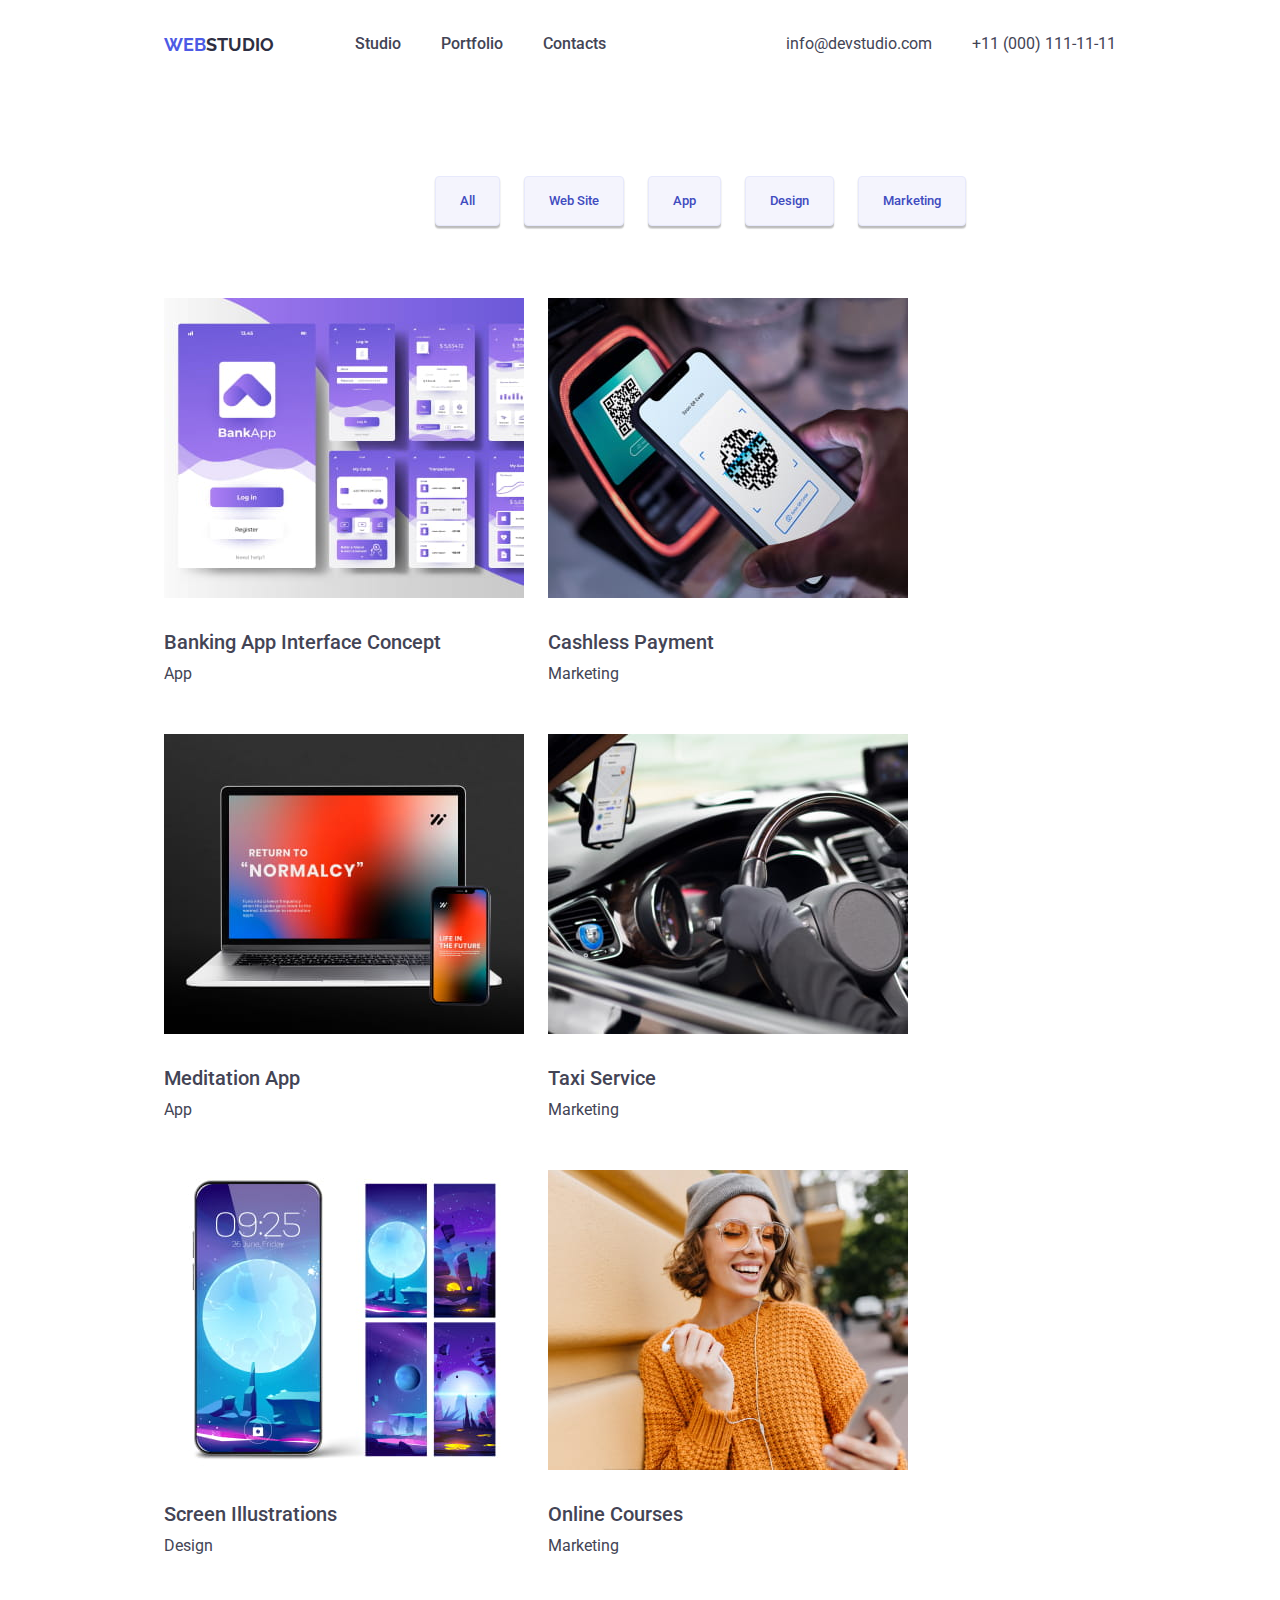
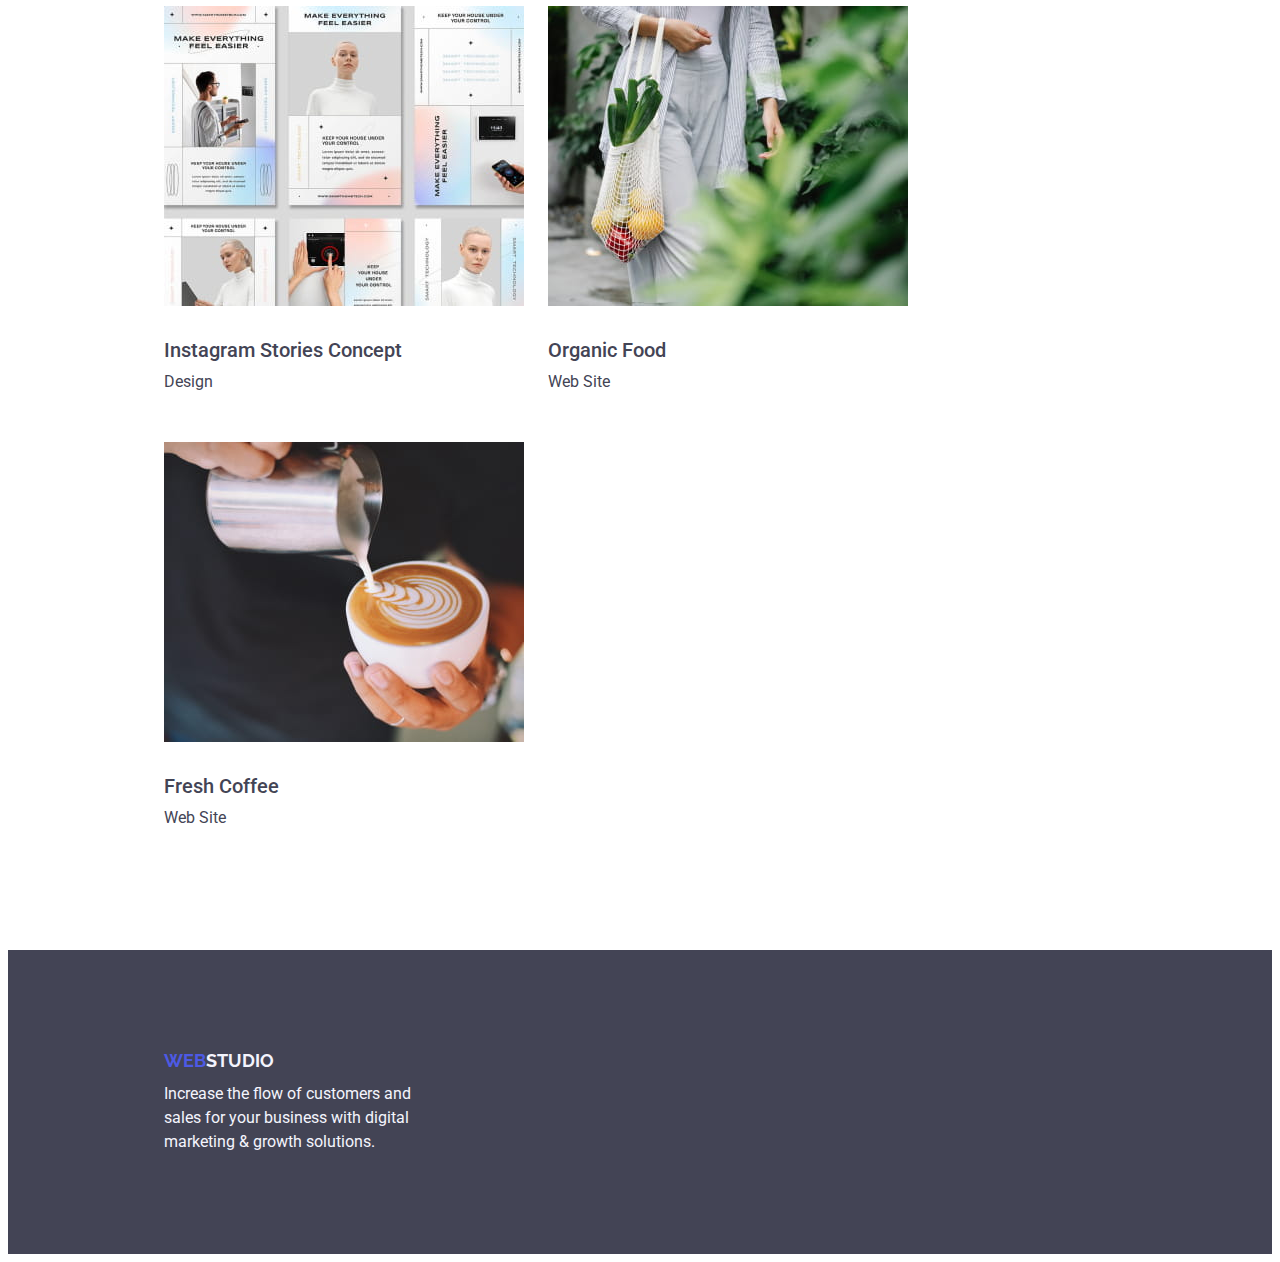
==== portfolio.html @ 3661f452 "HW_3 first try" ====
<!DOCTYPE html>
<html lang="en">
  <head>
    <meta charset="UTF-8" />
    <meta name="viewport" content="width=device-width, initial-scale=1.0" />
    <meta name="description" content="Portfolio" />
    <title>Portfolio</title>
    <link rel="preconnect" href="https://fonts.googleapis.com" />
    <link rel="preconnect" href="https://fonts.gstatic.com" crossorigin />
    <link
      href="https://fonts.googleapis.com/css2?family=Raleway:wght@800&family=Roboto:wght@400;500;700;900&display=swap"
      rel="stylesheet"
    />
    <link 
      rel="stylesheet" 
      href="https://cdnjs.cloudflare.com/ajax/libs/modern-normalize/2.0.0/modern-normalize.min.css" 
      integrity="sha512-4xo8blKMVCiXpTaLzQSLSw3KFOVPWhm/TRtuPVc4WG6kUgjH6J03IBuG7JZPkcWMxJ5huwaBpOpnwYElP/m6wg==" 
      crossorigin="anonymous" 
      referrerpolicy="no-referrer" />
    <link rel="stylesheet" href="./css/styles.css" />
  </head>

  <body>
    <header class="header">
      <div class="container">
        <nav class="header-menu">
          <a href="index.html" class="header-logo">
            <span class="header-logo-web">WEB</span>STUDIO</a
          >
          <ul class="header-nav">
            <li><a href="index.html" class="header-nav-link">Studio</a></li>
            <li>
              <a href="portfolio.html" class="header-nav-link">Portfolio</a>
            </li>
            <li><a href="" class="header-nav-link">Contacts</a></li>
          </ul>
        </nav>

        <address>
          <ul class="header-address">
            <li>
              <a href="mailto:info@devstudio.com" class="header-address-link"
                >info@devstudio.com</a
              >
            </li>
            <li>
              <a href="tel:+110001111111" class="header-address-link"
                >+11 (000) 111-11-11</a
              >
            </li>
          </ul>
        </address>
      </div>
    </header>

    <main>
      <section class="portfolio-main">
        <div class="container">
          <h1 hidden>Our products</h1>
          <ul class="portfolio-list-btn">
            <li><button type="button" class="portfolio-btn">All</button></li>
            <li><button type="button" class="portfolio-btn">Web Site</button></li>
            <li><button type="button" class="portfolio-btn">App</button></li>
            <li><button type="button" class="portfolio-btn">Design</button></li>
            <li><button type="button" class="portfolio-btn">Marketing</button></li>
          </ul>

          <ul class="portfolio-list">
            <li class="portfolio-list-item">
              <a href="" class="products-link">
                <img
                  src="./images/portfolio/img-banking.jpg"
                  width="360"
                  height="300"
                  alt="Banking App Interface Concept"
                />
                <h2 class="products-title">Banking App Interface Concept</h2>
                <p>App</p>
              </a>
            </li>

            <li class="portfolio-list-item">
              <a href="" class="products-link">
                <img
                  src="./images/portfolio/img-cashless.jpg"
                  width="360"
                  height="300"
                  alt="Cashless Payment"
                />
                <h2 class="products-title">Cashless Payment</h2>
                <p>Marketing</p>
              </a>
            </li>
            <li class="portfolio-list-item">
              <a href="" class="products-link">
                <img
                  src="./images/portfolio/img-meditation.jpg"
                  width="360"
                  height="300"
                  alt="Meditation App"
                />
                <h2 class="products-title">Meditation App</h2>
                <p>App</p>
              </a>
            </li>
            <li class="portfolio-list-item">
              <a href="" class="products-link">
                <img
                  src="./images/portfolio/img-taxi.jpg"
                  width="360"
                  height="300"
                  alt="Taxi Service"
                />
                <h2 class="products-title">Taxi Service</h2>
                <p>Marketing</p>
              </a>
            </li>
            <li class="portfolio-list-item">
              <a href="" class="products-link">
                <img
                  src="./images/portfolio/img-screen.jpg"
                  width="360"
                  height="300"
                  alt="Screen Illustrations"
                />
                <h2 class="products-title">Screen Illustrations</h2>
                <p>Design</p>
              </a>
            </li>
            <li class="portfolio-list-item">
              <a href="" class="products-link">
                <img
                  src="./images/portfolio/img-courses.jpg"
                  width="360"
                  height="300"
                  alt="Online Courses"
                />
                <h2 class="products-title">Online Courses</h2>
                <p>Marketing</p>
              </a>
            </li>

            <li class="portfolio-list-item">
              <a href="" class="products-link">
                <img
                  src="./images/portfolio/img-instagram.jpg"
                  width="360"
                  height="300"
                  alt="Instagram Stories Concept"
                />
                <h2 class="products-title">Instagram Stories Concept</h2>
                <p>Design</p>
              </a>
            </li>
            <li class="portfolio-list-item">
              <a href="" class="products-link">
                <img
                  src="./images/portfolio/img-organic.jpg"
                  width="360"
                  height="300"
                  alt="Organic Food"
                />
                <h2 class="products-title">Organic Food</h2>
                <p>Web Site</p>
              </a>
            </li>
            <li class="portfolio-list-item">
              <a href="" class="products-link">
                <img
                  src="./images/portfolio/img-coffee.jpg"
                  width="360"
                  height="300"
                  alt="Fresh Coffee"
                />
                <h2 class="products-title">Fresh Coffee</h2>
                <p>Web Site</p>
              </a>          
            </li>
          </ul>
        </section>
      </div>
    </main>

    <footer class="page-footer">
      <div class="container">
        <a href="index.html" class="logo-footer"
          ><span class="footer-logo-web">WEB</span>STUDIO</a
        >
        <p>
          Increase the flow of customers and sales for your business with
          digital marketing & growth solutions.
        </p>
      </div>
    </footer>
  </body>
</html>
---- css/styles.css ----
:root {
    --main-color: #434455;
    --white: #FFFFFF;
    --logo-web: #4D5AE5;
    --logo-main:#2E2F42;
    --nav-active:#404BBF;
    --cloud-color:#F4F4FD;
}

body {
    font-family: "Roboto", "Raleway", sans-serif;
    color: var(--main-color);
    background-color: var(--white);
    font-size: 16px;
    font-weight: 400;
    line-height: 24px;
    letter-spacing: 2%;
}

ul {
    list-style: none;
}

h1,
h2,
h3,
h4,
h5,
h6,
p {
    margin: 0;
}

img {
    display: block;
    max-width: 100%;
    height: auto;
}

a {
    color: currentColor;
    text-decoration: none;
}

ul,
ol {
    list-style-type: none;
    margin: 0;
    padding: 0;
}

.container {    
    max-width: 1158;
    padding-left: 0;
    padding-right: 0;
    margin-left: 156px; 
    margin-right: 156px;
}

.visually-hidden {
    position: absolute;
    width: 1px;
    height: 1px;
    margin: -1px;
    border: 0;
    padding: 0;
    white-space: nowrap;
    clip-path: inset(100%);
    clip: rect(0 0 0 0);
    overflow: hidden;
}

.header .container {
    display: flex;
    padding: 24px 0;
}


.header-menu {
    display: flex;
    flex-grow: 1;
}

.header-logo {
    display: flex;
    align-items: center;
    flex-basis: 115px;
    font-family: "Raleway", sans-serif;
    color: var(--logo-main);
    font-weight: bold;
    text-decoration: none;
    font-size: 18px;
    line-height: 21px;
    letter-spacing: 3%;
    padding-right: 76px;

}

.header-logo-web {
    color: var(--logo-web);
}


.header-nav {
    display: flex;
    align-items: center;
    gap: 40px;
    flex-basis: 261px;
}

.header-nav-link {
    color: inherit;
    text-decoration: none;
    font-weight: 500;
}

.header-nav-link:active {
    color: var(--nav-active);
    text-decoration: underline;
}

.header-nav-link:hover,
.header-nav-link:focus {
    color: var(--nav-active);

}

.header-address {
    display: flex;
    gap: 40px;
    align-items: center;
}

.header-address-link {
    color: inherit;
    text-decoration: none;
    font-style: normal;    
}

.header-address-link:active {
    color: var(--nav-active);
}

.header-address-link:hover,
.header-address-link:focus {
    color: var(--nav-active);
}

.main-section {
    background-color: var(--logo-main);
}



.main-section .title {
    max-width: 496px;
    padding-top: 188px;
    margin-left: 316px;
    margin-bottom: 48px;
    align-items: center;
    line-height: 60px;
    color: var(--white);
    font-weight: bold;
    font-size: 56px;
    text-align: center;
    
}

.page-button {
    font-family: inherit;
    background-color: var(--logo-web);
    font-weight: 500;
    color: var(--white);
    letter-spacing: 4%;
    cursor: pointer;
    align-items: center;
    margin-left: 480px;
    min-width: 169px;
    min-height: 56px;
    margin-bottom: 188px;

}

.page-button:hover,
.page-button:focus {
    background-color: var(--nav-active);
}


.benefits-list {
    display: flex;
    gap: 24px;
    align-items: center;
    padding-top: 120px;
    padding-bottom: 120px;
}

.benefits-items {
    flex-basis: 264px;
}
.text-section .text-title {
    font-weight: 500;
    font-size: 20px;
    color: #2e2f42;
    padding-bottom: 8px;    
}

.work-section .work-title {
    font-weight: bold;
    font-size: 36px;
    color: #2e2f42;
    padding-left: 408px;
}

.work-list {
    display: flex;
    padding-top: 72px;
    padding-bottom: 120px;
    gap: 24px;
}

.team-section {
    background-color: var(--cloud-color);
    color: var(--main-color);;
}


.team-section .team-title {
    font-weight: 700;
    font-size: 36px;
    padding-top: 120px;
    padding-left: 483px;
    padding-bottom: 72px;
}

.team-list {
    background-color: var(--cloud-color);
    display: flex;
    gap: 24px;
}

.team-items {
    display: flex;
    align-items: center;
    justify-content: center;
    flex-direction: column;
    border-radius: 0 0 4px 4px;
    box-shadow: 0 2px 1px 0 rgba(46, 47, 66, 0.08), 0 1px 1px 0 rgba(46, 47, 66, 0.16), 0 1px 6px 0 rgba(46, 47, 66, 0.08);
    background-color: var(--white);
    margin-bottom: 176px;

}
.team-section .team-name {
    font-weight: 500;
    font-size: 20px;
    color: var(--main-color);
    padding-top: 32px;
    padding-bottom: 8px;
}

.team-section p {
    padding-bottom: 32px;
}

.page-footer {
    background: var(--main-color);
    color: var(--cloud-color);
}

.page-footer .container {
    padding-top: 100px;
}

.page-footer .container p{
    padding-top: 8px;
    padding-bottom: 100px;
    max-width: 264px;
}

.logo-footer {
    font-family: "Raleway", sans-serif;
    color: var(--cloud-color);
    font-weight: bold;
    text-decoration: none;
    font-size: 18px;
    line-height: 21px;
    letter-spacing: 3%;
}

.footer-logo-web {
    color: var(--logo-web);
}


.portfolio-list-btn {
    display: flex;
    gap: 24px;
    padding-left: 271px;
    padding-top: 96px;
    padding-bottom: 72px;
}

.portfolio-btn {
    font-family: inherit;
    background-color: var(--cloud-color);
    font-weight: 500;
    color: var(--nav-active);
    letter-spacing: 4%;
    line-height: 24px;
    cursor: pointer;
    border: 1px solid #e7e9fc;
    border-radius: 4px;
    padding: 12px 24px;
    box-shadow: 0 2px 2px 0 rgba(0, 0, 0, 0.12), 0 2px 1px 0 rgba(0, 0, 0, 0.08), 0 3px 1px 0 rgba(0, 0, 0, 0.1);
}

.portfolio-btn:hover,
.portfolio-btn:focus {
    background-color: var(--nav-active);
    color: var(--white);
}

.portfolio-list {
    display: flex;
    flex-wrap: wrap;
    row-gap: 48px;
    column-gap: 24px;

}

.portfolio-list-item {
    flex-basis: calc(100% - 24 * 3 / 3);
}


.products-link {
    text-decoration: none;
    color: inherit;
}

.products-title {
    padding-top: 32px;
    padding-bottom: 8px;
    font-weight: 500;
    font-size: 20px;
}

.portfolio-list-item:last-child{
    padding-bottom: 120px;
}
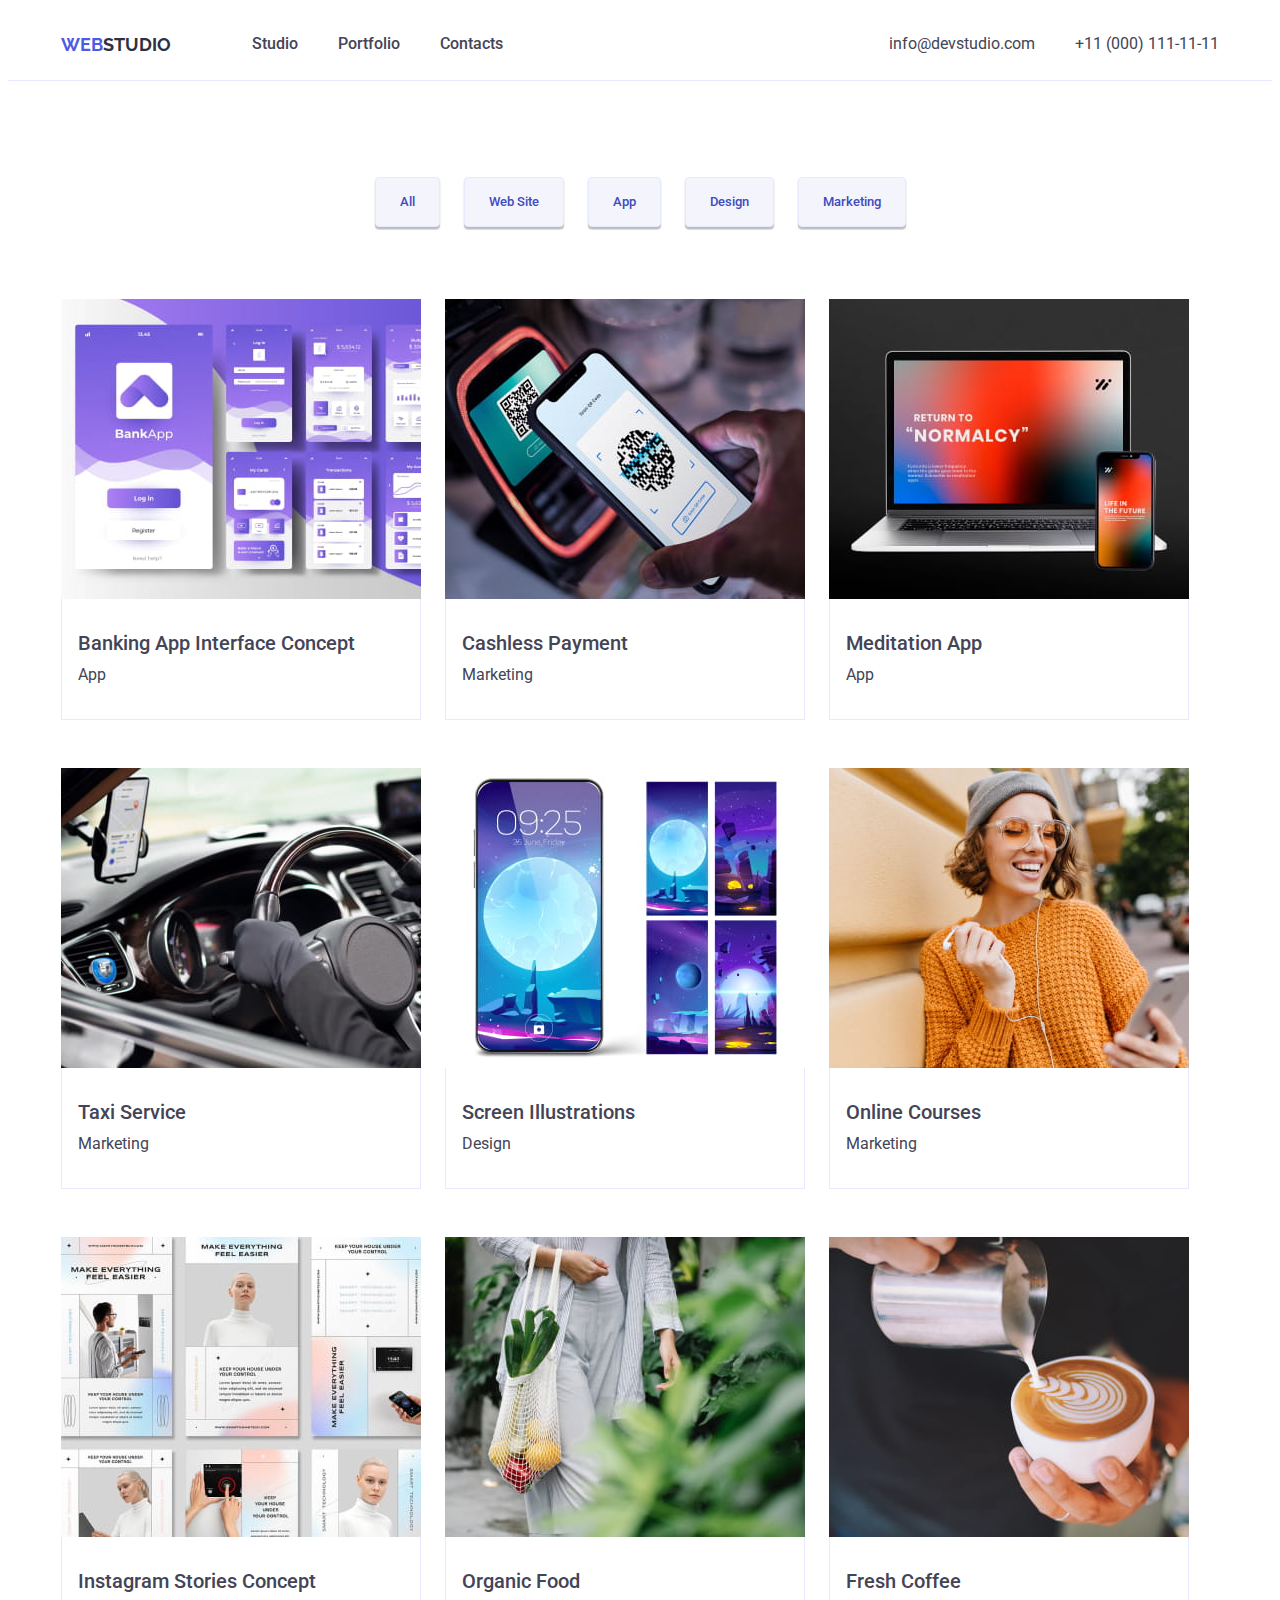
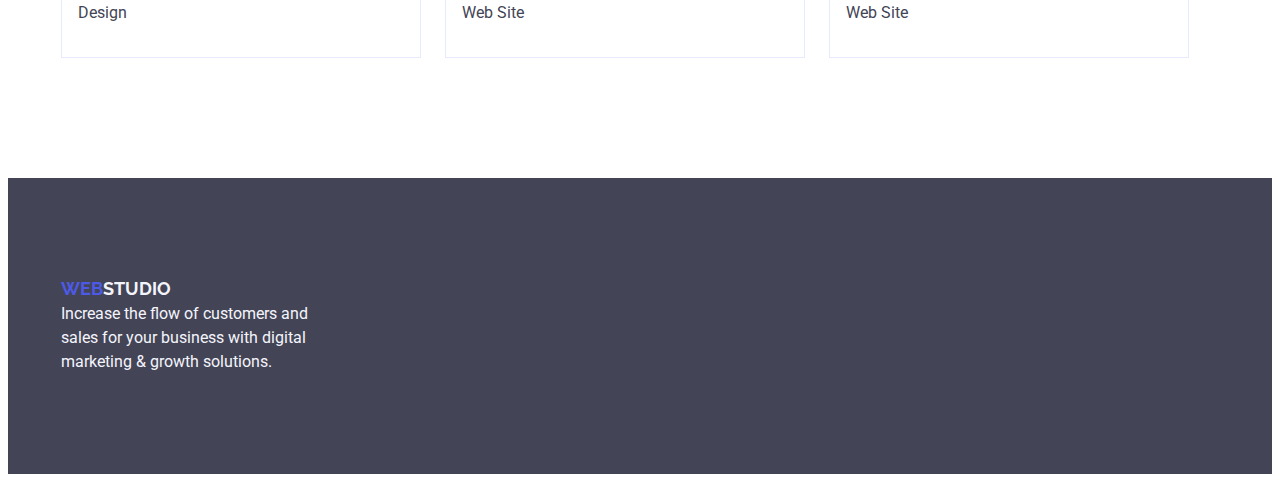
==== commit 9947c3ea: "HW_3 changed" ====
--- a/portfolio.html
+++ b/portfolio.html
@@ -74,8 +74,10 @@
                   height="300"
                   alt="Banking App Interface Concept"
                 />
-                <h2 class="products-title">Banking App Interface Concept</h2>
-                <p>App</p>
+                <div class="portfolio-text">
+                  <h2 class="products-title">Banking App Interface Concept</h2>
+                  <p>App</p>
+                </div>
               </a>
             </li>
 
@@ -87,8 +89,10 @@
                   height="300"
                   alt="Cashless Payment"
                 />
-                <h2 class="products-title">Cashless Payment</h2>
-                <p>Marketing</p>
+                <div class="portfolio-text">
+                  <h2 class="products-title">Cashless Payment</h2>
+                  <p>Marketing</p>
+                </div>
               </a>
             </li>
             <li class="portfolio-list-item">
@@ -99,8 +103,10 @@
                   height="300"
                   alt="Meditation App"
                 />
-                <h2 class="products-title">Meditation App</h2>
-                <p>App</p>
+                <div class="portfolio-text">
+                  <h2 class="products-title">Meditation App</h2>
+                  <p>App</p>
+                </div>
               </a>
             </li>
             <li class="portfolio-list-item">
@@ -111,8 +117,10 @@
                   height="300"
                   alt="Taxi Service"
                 />
-                <h2 class="products-title">Taxi Service</h2>
-                <p>Marketing</p>
+                <div class="portfolio-text">
+                  <h2 class="products-title">Taxi Service</h2>
+                  <p>Marketing</p>
+                </div>
               </a>
             </li>
             <li class="portfolio-list-item">
@@ -123,8 +131,10 @@
                   height="300"
                   alt="Screen Illustrations"
                 />
-                <h2 class="products-title">Screen Illustrations</h2>
-                <p>Design</p>
+                <div class="portfolio-text">
+                  <h2 class="products-title">Screen Illustrations</h2>
+                  <p>Design</p>
+                </div>
               </a>
             </li>
             <li class="portfolio-list-item">
@@ -135,8 +145,10 @@
                   height="300"
                   alt="Online Courses"
                 />
-                <h2 class="products-title">Online Courses</h2>
-                <p>Marketing</p>
+                <div class="portfolio-text">
+                  <h2 class="products-title">Online Courses</h2>
+                  <p>Marketing</p>
+                </div>
               </a>
             </li>
 
@@ -148,8 +160,10 @@
                   height="300"
                   alt="Instagram Stories Concept"
                 />
-                <h2 class="products-title">Instagram Stories Concept</h2>
-                <p>Design</p>
+                <div class="portfolio-text">
+                  <h2 class="products-title">Instagram Stories Concept</h2>
+                  <p>Design</p>
+                </div>
               </a>
             </li>
             <li class="portfolio-list-item">
@@ -160,8 +174,10 @@
                   height="300"
                   alt="Organic Food"
                 />
-                <h2 class="products-title">Organic Food</h2>
-                <p>Web Site</p>
+                <div class="portfolio-text">
+                  <h2 class="products-title">Organic Food</h2>
+                  <p>Web Site</p>
+                </div>
               </a>
             </li>
             <li class="portfolio-list-item">
@@ -172,8 +188,10 @@
                   height="300"
                   alt="Fresh Coffee"
                 />
-                <h2 class="products-title">Fresh Coffee</h2>
-                <p>Web Site</p>
+                <div class="portfolio-text">
+                  <h2 class="products-title">Fresh Coffee</h2>
+                  <p>Web Site</p>
+                </div>
               </a>          
             </li>
           </ul>
--- a/css/styles.css
+++ b/css/styles.css
@@ -50,11 +50,11 @@
 }
 
 .container {    
-    max-width: 1158;
-    padding-left: 0;
-    padding-right: 0;
-    margin-left: 156px; 
-    margin-right: 156px;
+    max-width: 1158px;
+    padding-left: 15px;
+    padding-right: 15px;
+    margin-left: auto; 
+    margin-right: auto;
 }
 
 .visually-hidden {
@@ -70,9 +70,12 @@
     overflow: hidden;
 }
 
+.header {
+    border-bottom: 1px solid #e7e9fc;
+}
+
 .header .container {
     display: flex;
-    padding: 24px 0;
 }
 
 
@@ -92,8 +95,7 @@
     font-size: 18px;
     line-height: 21px;
     letter-spacing: 3%;
-    padding-right: 76px;
-
+    margin-right: 76px;
 }
 
 .header-logo-web {
@@ -105,13 +107,17 @@
     display: flex;
     align-items: center;
     gap: 40px;
-    flex-basis: 261px;
+    flex-basis: 261px;    
 }
 
 .header-nav-link {
+    display: flex;
     color: inherit;
     text-decoration: none;
     font-weight: 500;
+    padding-top: 24px;
+    padding-bottom: 24px;
+    
 }
 
 .header-nav-link:active {
@@ -128,13 +134,16 @@
 .header-address {
     display: flex;
     gap: 40px;
-    align-items: center;
+    align-items: center;    
 }
 
 .header-address-link {
+    display: flex;
     color: inherit;
     text-decoration: none;
-    font-style: normal;    
+    font-style: normal;
+    padding-top: 24px;
+    padding-bottom: 24px;
 }
 
 .header-address-link:active {
@@ -148,25 +157,27 @@
 
 .main-section {
     background-color: var(--logo-main);
+    padding-top: 188px;
+    padding-bottom: 188px;
 }
 
 
 
 .main-section .title {
     max-width: 496px;
-    padding-top: 188px;
-    margin-left: 316px;
     margin-bottom: 48px;
+    margin-left: auto;
+    margin-right: auto;
     align-items: center;
     line-height: 60px;
     color: var(--white);
     font-weight: bold;
     font-size: 56px;
-    text-align: center;
-    
+    text-align: center;    
 }
 
 .page-button {
+    display: block;
     font-family: inherit;
     background-color: var(--logo-web);
     font-weight: 500;
@@ -174,11 +185,11 @@
     letter-spacing: 4%;
     cursor: pointer;
     align-items: center;
-    margin-left: 480px;
     min-width: 169px;
     min-height: 56px;
-    margin-bottom: 188px;
-
+    border: none;
+    margin-left: auto;
+    margin-right: auto;
 }
 
 .page-button:hover,
@@ -186,51 +197,63 @@
     background-color: var(--nav-active);
 }
 
-
-.benefits-list {
-    display: flex;
-    gap: 24px;
-    align-items: center;
+.text-section {
     padding-top: 120px;
     padding-bottom: 120px;
 }
 
+.benefits-list {
+    display: flex;
+    gap: 24px;
+    align-items: center;
+}
+
 .benefits-items {
     flex-basis: 264px;
+
 }
 .text-section .text-title {
     font-weight: 500;
     font-size: 20px;
     color: #2e2f42;
     padding-bottom: 8px;    
+}
+
+
+
+.work-section {
+    padding-bottom: 120px;
 }
 
 .work-section .work-title {
     font-weight: bold;
     font-size: 36px;
     color: #2e2f42;
-    padding-left: 408px;
+    text-align: center;
 }
 
 .work-list {
     display: flex;
-    padding-top: 72px;
-    padding-bottom: 120px;
+    margin-top: 72px;
     gap: 24px;
 }
+
+
 
 .team-section {
     background-color: var(--cloud-color);
-    color: var(--main-color);;
+    color: var(--main-color);
+    padding-top: 120px;
+    padding-bottom: 120px;
 }
 
 
 .team-section .team-title {
     font-weight: 700;
     font-size: 36px;
-    padding-top: 120px;
-    padding-left: 483px;
-    padding-bottom: 72px;
+    text-align: center;
+    margin-bottom: 72px;
+
 }
 
 .team-list {
@@ -240,40 +263,35 @@
 }
 
 .team-items {
-    display: flex;
     align-items: center;
     justify-content: center;
     flex-direction: column;
     border-radius: 0 0 4px 4px;
     box-shadow: 0 2px 1px 0 rgba(46, 47, 66, 0.08), 0 1px 1px 0 rgba(46, 47, 66, 0.16), 0 1px 6px 0 rgba(46, 47, 66, 0.08);
     background-color: var(--white);
-    margin-bottom: 176px;
 
 }
 .team-section .team-name {
     font-weight: 500;
     font-size: 20px;
     color: var(--main-color);
+    margin-bottom: 8px;
+}
+
+.team-text {
     padding-top: 32px;
-    padding-bottom: 8px;
-}
-
-.team-section p {
     padding-bottom: 32px;
+    text-align: center;
 }
 
 .page-footer {
     background: var(--main-color);
     color: var(--cloud-color);
-}
-
-.page-footer .container {
     padding-top: 100px;
+    padding-bottom: 100px;
 }
 
 .page-footer .container p{
-    padding-top: 8px;
-    padding-bottom: 100px;
     max-width: 264px;
 }
 
@@ -285,6 +303,7 @@
     font-size: 18px;
     line-height: 21px;
     letter-spacing: 3%;
+    margin-bottom: 16px;
 }
 
 .footer-logo-web {
@@ -292,12 +311,15 @@
 }
 
 
+.portfolio-main {
+    padding-top: 96px;
+    padding-bottom: 120px;
+}
+
 .portfolio-list-btn {
     display: flex;
+    justify-content: center;
     gap: 24px;
-    padding-left: 271px;
-    padding-top: 96px;
-    padding-bottom: 72px;
 }
 
 .portfolio-btn {
@@ -323,6 +345,7 @@
 .portfolio-list {
     display: flex;
     flex-wrap: wrap;
+    margin-top: 72px;
     row-gap: 48px;
     column-gap: 24px;
 
@@ -339,12 +362,15 @@
 }
 
 .products-title {
-    padding-top: 32px;
-    padding-bottom: 8px;
     font-weight: 500;
     font-size: 20px;
-}
-
-.portfolio-list-item:last-child{
-    padding-bottom: 120px;
+    margin-bottom: 8px;
+}
+
+.portfolio-text {
+    padding: 32px 16px 32px 16px;
+    border-bottom: 1px solid #e7e9fc;
+    border-right: 1px solid #e7e9fc;
+    border-left: 1px solid #e7e9fc;
+
 }